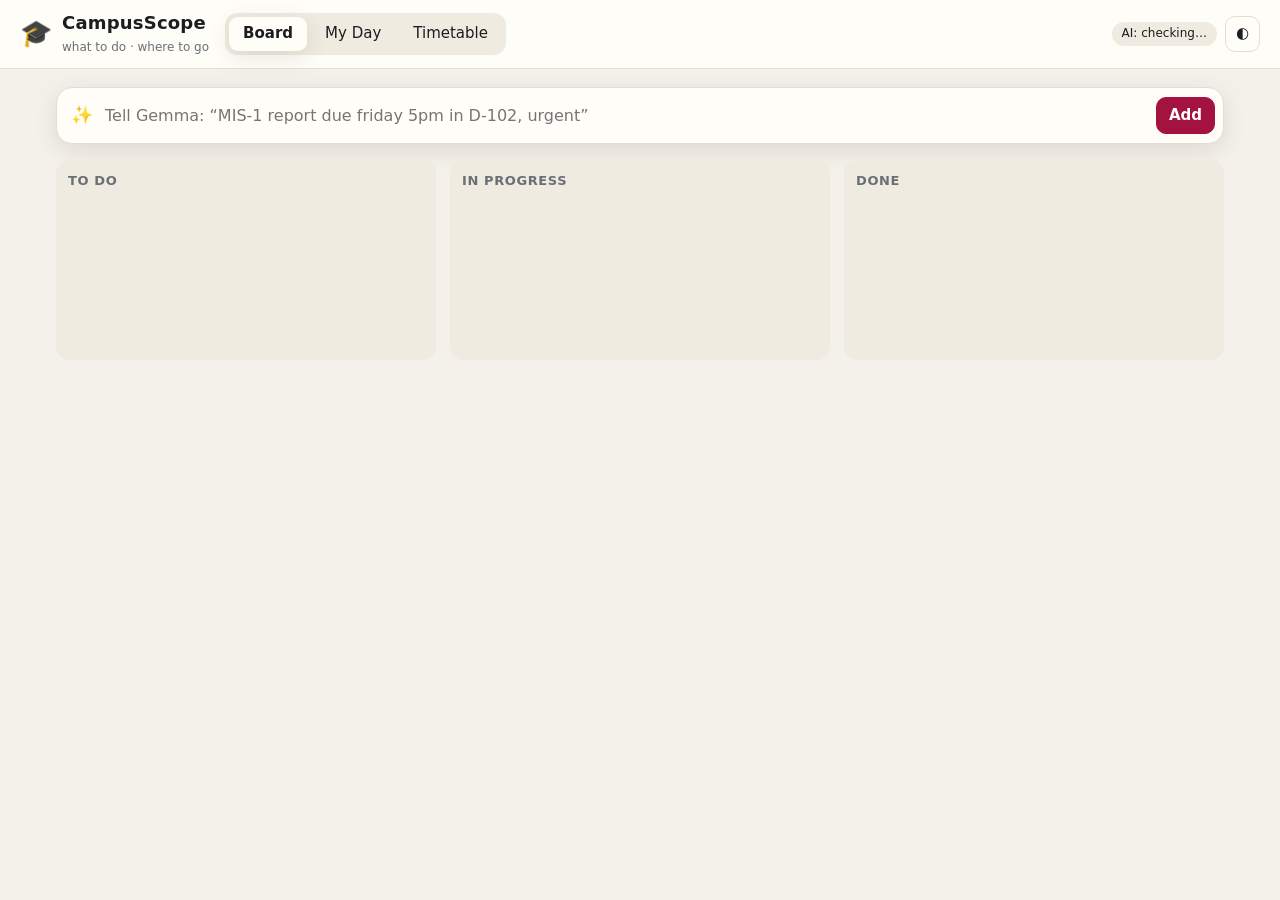
==== frontend/workspace-ui/index.html @ b4fa5a10 "feat(workspace-ui): page layout, theme and quick-add bar + API client and shared helpers Co-authored" ====
<!doctype html>
<html lang="en">
<head>
<meta charset="utf-8">
<meta name="viewport" content="width=device-width, initial-scale=1">
<title>CampusScope Workspace</title>
<meta name="description" content="CampusScope: assignments, timetable and campus navigation for Amrita Coimbatore, powered by Gemma 4.">
<link rel="icon" href="data:image/svg+xml,<svg xmlns='http://www.w3.org/2000/svg' viewBox='0 0 100 100'><text y='.9em' font-size='90'>🎓</text></svg>">
<link rel="stylesheet" href="css/app.css">
</head>
<body>
<header class="top">
  <div class="brand"><span class="logo">🎓</span><div><b>CampusScope</b><small>what to do · where to go</small></div></div>
  <nav class="tabs" role="tablist">
    <button data-tab="board" class="on">Board</button>
    <button data-tab="myday">My Day</button>
    <button data-tab="timetable">Timetable</button>
  </nav>
  <div class="right">
    <span id="ai-chip" class="chip" title="Which model is answering">AI: checking…</span>
    <button id="theme" class="icon" title="Toggle theme">◐</button>
  </div>
</header>

<section class="quick">
  <form id="quick-form">
    <span class="spark">✨</span>
    <input id="quick-input" autocomplete="off" placeholder="Tell Gemma: “MIS-1 report due friday 5pm in D-102, urgent”">
    <button class="primary" id="quick-btn">Add</button>
  </form>
  <div id="quick-result" class="quick-result" hidden></div>
</section>

<main>
  <section id="tab-board" class="tab on">
    <div class="board">
      <div class="col" data-status="todo"><h3>To do <span class="count"></span></h3><div class="list"></div></div>
      <div class="col" data-status="doing"><h3>In progress <span class="count"></span></h3><div class="list"></div></div>
      <div class="col" data-status="done"><h3>Done <span class="count"></span></h3><div class="list"></div></div>
    </div>
  </section>

  <section id="tab-myday" class="tab">
    <div class="grid2">
      <div>
        <div class="card">
          <div class="row between"><h3>📍 Next class</h3>
            <label class="small">from <select id="origin"></select></label></div>
          <div id="next-class"></div>
        </div>
        <div class="card"><h3>⏰ Overdue & due today</h3><div id="due-list"></div></div>
        <div class="card"><h3>📊 Progress</h3><div id="progress"></div></div>
      </div>
      <div>
        <div class="card plan">
          <div class="row between"><h3>🗓️ Today's plan</h3><button id="plan-btn" class="primary">✨ Plan my day</button></div>
          <p class="muted small">Gemma 4 fits your most urgent work into today's free gaps between classes. Free slots are computed from your timetable; Gemma only picks the order and the reason.</p>
          <div id="plan"></div>
        </div>
      </div>
    </div>
  </section>

  <section id="tab-timetable" class="tab">
    <div class="card">
      <div class="row between"><h3>🕐 Weekly timetable</h3>
        <div class="row"><button id="tt-add">+ Row</button><button id="tt-save" class="primary">Save</button></div></div>
      <p class="muted small">Room codes link to the Campus Navigator (room → building → walking route).</p>
      <table class="tt"><thead><tr><th>Day</th><th>Start</th><th>End</th><th>Course</th><th>Room</th><th></th></tr></thead><tbody id="tt-body"></tbody></table>
    </div>
  </section>
</main>

<div id="toast" class="toast" hidden></div>
<script type="module" src="js/app.js"></script>
</body>
</html>
---- frontend/workspace-ui/css/app.css ----
:root{
  --bg:#f4f1ea; --panel:#fffdf8; --ink:#1b1d1f; --muted:#6b6f75; --line:#e3ded2;
  --accent:#a4123f; --accent-ink:#fff; --chip:#f0ebe0; --ok:#1f7a5a; --bad:#b3261e; --warn:#9a6b00;
  --shadow:0 6px 24px rgba(30,20,10,.10); --r:14px;
}
@media (prefers-color-scheme:dark){:root:not([data-theme="light"]){
  --bg:#111214; --panel:#1a1c1f; --ink:#ecebe7; --muted:#9a9ea5; --line:#2c2f34;
  --accent:#e0476f; --chip:#24272b; --ok:#4cc38a; --bad:#f2766b; --warn:#e0b04c; --shadow:0 6px 24px rgba(0,0,0,.45);
}}
:root[data-theme="dark"]{
  --bg:#111214; --panel:#1a1c1f; --ink:#ecebe7; --muted:#9a9ea5; --line:#2c2f34;
  --accent:#e0476f; --chip:#24272b; --ok:#4cc38a; --bad:#f2766b; --warn:#e0b04c; --shadow:0 6px 24px rgba(0,0,0,.45);
}
*{box-sizing:border-box}
body{margin:0;background:var(--bg);color:var(--ink);font:15px/1.45 system-ui,-apple-system,"Segoe UI",Roboto,sans-serif}
button,input,select{font:inherit;color:inherit}
button{border:1px solid var(--line);background:var(--panel);border-radius:10px;padding:7px 12px;cursor:pointer}
button:hover{border-color:var(--accent)}
button.primary{background:var(--accent);color:var(--accent-ink);border-color:var(--accent);font-weight:600}
button.icon{padding:6px 10px}
button:disabled{opacity:.6;cursor:wait}
input,select{border:1px solid var(--line);background:var(--panel);border-radius:10px;padding:7px 10px;min-width:0}
h3{margin:0 0 10px;font-size:16px}
.muted{color:var(--muted)} .small{font-size:13px}
.row{display:flex;gap:8px;align-items:center;flex-wrap:wrap} .between{justify-content:space-between}

.top{position:sticky;top:0;z-index:10;display:flex;align-items:center;gap:16px;padding:10px 20px;background:var(--panel);border-bottom:1px solid var(--line);flex-wrap:wrap}
.brand{display:flex;gap:10px;align-items:center}
.brand .logo{font-size:26px}
.brand b{display:block;font-size:18px;letter-spacing:.2px}
.brand small{color:var(--muted);font-size:12px}
.tabs{display:flex;gap:4px;background:var(--chip);padding:4px;border-radius:12px}
.tabs button{border:0;background:transparent;padding:6px 14px;border-radius:9px}
.tabs button.on{background:var(--panel);box-shadow:var(--shadow);font-weight:600}
.right{margin-left:auto;display:flex;gap:8px;align-items:center}
.chip{display:inline-flex;align-items:center;gap:4px;background:var(--chip);border-radius:99px;padding:3px 10px;font-size:12px;white-space:nowrap}
.chip.ok{color:var(--ok)} .chip.off{color:var(--warn)}

.quick{max-width:1200px;margin:18px auto 0;padding:0 16px}
#quick-form{display:flex;gap:8px;align-items:center;background:var(--panel);border:1px solid var(--line);border-radius:16px;padding:8px 8px 8px 14px;box-shadow:var(--shadow)}
#quick-form input{flex:1;border:0;background:transparent;font-size:16px;padding:8px 4px;outline:none}
.spark{font-size:18px}
.quick-result{margin-top:8px;font-size:13px;color:var(--muted);padding:0 6px}
.quick-result b{color:var(--ink)}

main{max-width:1200px;margin:16px auto 40px;padding:0 16px}
.tab{display:none} .tab.on{display:block}
.board{display:grid;grid-template-columns:repeat(3,1fr);gap:14px}
.col{background:var(--chip);border-radius:var(--r);padding:12px;min-height:200px}
.col h3{display:flex;justify-content:space-between;color:var(--muted);font-size:13px;text-transform:uppercase;letter-spacing:.6px}
.col.drop{outline:2px dashed var(--accent)}
.list{display:flex;flex-direction:column;gap:10px}

.task{background:var(--panel);border:1px solid var(--line);border-left:4px solid var(--line);border-radius:12px;padding:12px;box-shadow:var(--shadow);cursor:grab}
.task.p-high{border-left-color:var(--accent)} .task.p-medium{border-left-color:var(--warn)} .task.p-low{border-left-color:var(--ok)}
.task .t{font-weight:600;margin-bottom:6px}
.task .meta{display:flex;gap:6px;flex-wrap:wrap;font-size:12px}
.due.over{color:var(--bad);font-weight:600} .due.soon{color:var(--warn);font-weight:600}
.bar{height:6px;background:var(--chip);border-radius:99px;overflow:hidden;margin:10px 0 4px}
.bar i{display:block;height:100%;background:var(--accent);border-radius:99px;transition:width .3s}
.task .acts{display:flex;gap:6px;flex-wrap:wrap;margin-top:8px}
.task .acts button{font-size:12px;padding:4px 9px}
.subs{margin:8px 0 0;padding:0;list-style:none;font-size:13px}
.subs li{display:flex;gap:8px;align-items:flex-start;padding:3px 0}
.subs li.done span{text-decoration:line-through;color:var(--muted)}
.tag-ai{font-size:11px;color:var(--muted);margin-top:4px}

.grid2{display:grid;grid-template-columns:1fr 1fr;gap:14px}
.card{background:var(--panel);border:1px solid var(--line);border-radius:var(--r);padding:16px;box-shadow:var(--shadow);margin-bottom:14px}
.duerow{display:flex;justify-content:space-between;gap:8px;padding:7px 0;border-bottom:1px solid var(--line);font-size:14px}
.duerow:last-child{border:0}
.prog{margin:8px 0}
.prog .row{justify-content:space-between;font-size:13px}
.plan-item{display:grid;grid-template-columns:96px 1fr;gap:10px;padding:10px 0;border-bottom:1px solid var(--line)}
.plan-item:last-child{border:0}
.plan-item .when{font-weight:700;color:var(--accent);font-variant-numeric:tabular-nums}
.plan-tip{margin-top:10px;padding:10px;border-radius:10px;background:var(--chip);font-size:14px}
.slots{display:flex;gap:6px;flex-wrap:wrap;margin:6px 0 10px}

table.tt{width:100%;border-collapse:collapse}
.tt th{text-align:left;font-size:12px;color:var(--muted);padding:6px}
.tt td{padding:4px}
.tt input,.tt select{width:100%}

.toast{position:fixed;bottom:22px;left:50%;transform:translateX(-50%);background:var(--ink);color:var(--bg);padding:10px 16px;border-radius:12px;box-shadow:var(--shadow);z-index:100000;max-width:90vw}
.empty{color:var(--muted);font-size:13px;padding:8px 0}

@media (max-width:860px){
  .board,.grid2{grid-template-columns:1fr}
  .right{margin-left:0}
  .top{padding:10px 16px}
}
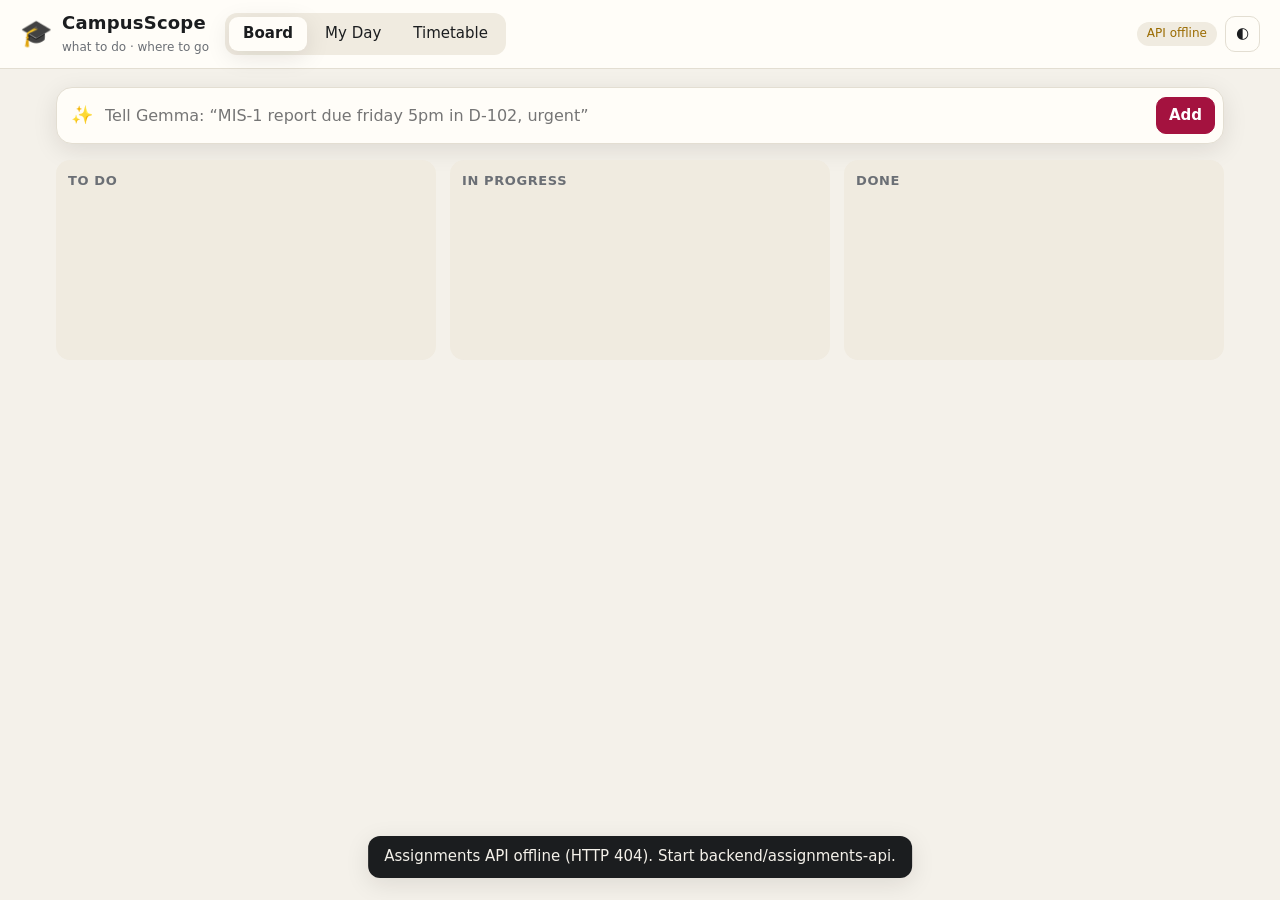
==== commit 33e6a8b7: "fix(workspace-ui): let the timetable table scroll on narrow screens; folder README - index.html: wra" ====
--- a/frontend/workspace-ui/index.html
+++ b/frontend/workspace-ui/index.html
@@ -66,7 +66,9 @@
       <div class="row between"><h3>🕐 Weekly timetable</h3>
         <div class="row"><button id="tt-add">+ Row</button><button id="tt-save" class="primary">Save</button></div></div>
       <p class="muted small">Room codes link to the Campus Navigator (room → building → walking route).</p>
+      <div class="tt-wrap">
       <table class="tt"><thead><tr><th>Day</th><th>Start</th><th>End</th><th>Course</th><th>Room</th><th></th></tr></thead><tbody id="tt-body"></tbody></table>
+      </div>
     </div>
   </section>
 </main>
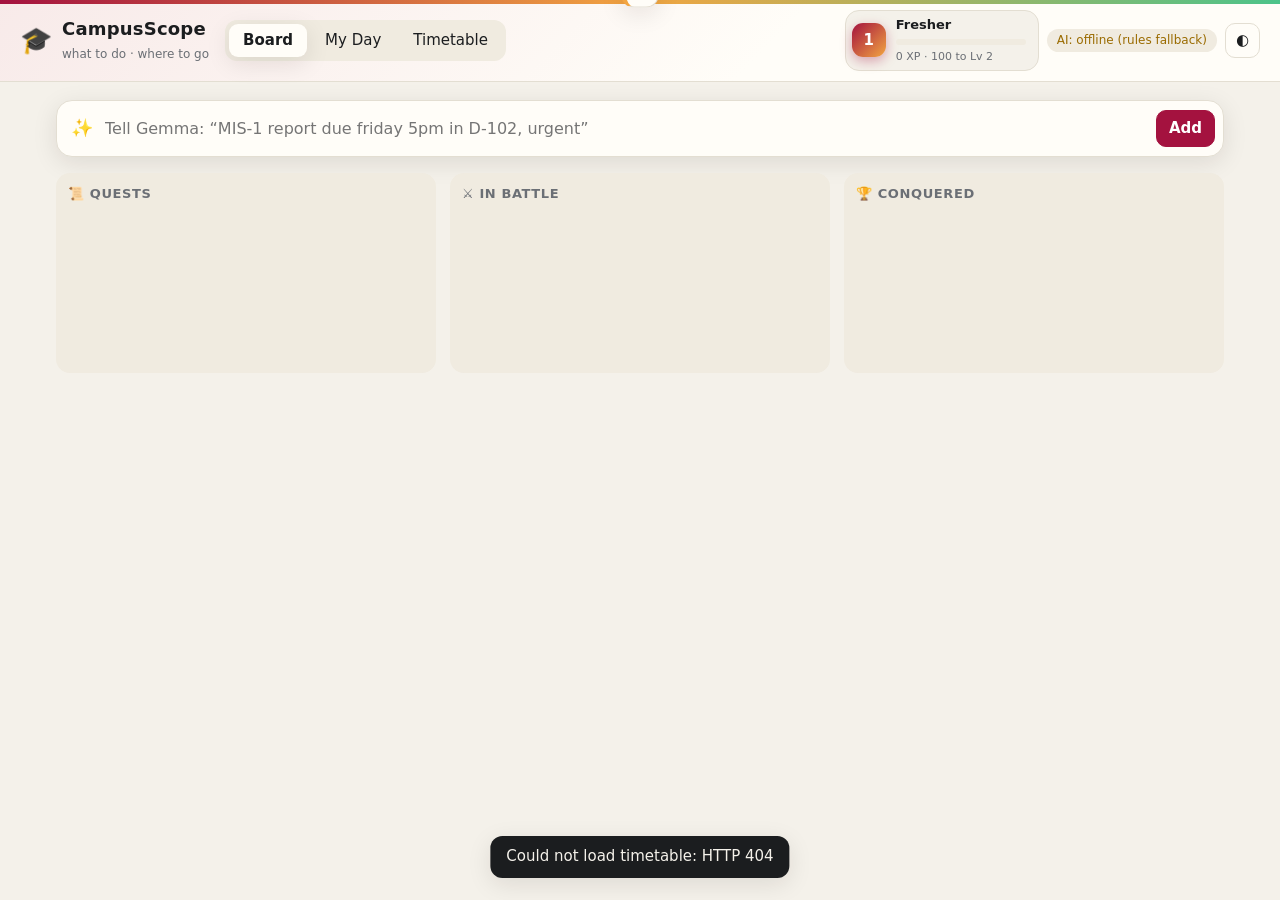
==== commit 34138a5f: "feat(workspace-ui): load the arcade FX layer" ====
--- a/frontend/workspace-ui/index.html
+++ b/frontend/workspace-ui/index.html
@@ -7,6 +7,8 @@
 <meta name="description" content="CampusScope: assignments, timetable and campus navigation for Amrita Coimbatore, powered by Gemma 4.">
 <link rel="icon" href="data:image/svg+xml,<svg xmlns='http://www.w3.org/2000/svg' viewBox='0 0 100 100'><text y='.9em' font-size='90'>🎓</text></svg>">
 <link rel="stylesheet" href="css/app.css">
+<link rel="stylesheet" href="css/game.css">
+<link rel="stylesheet" href="css/fx.css">
 </head>
 <body>
 <header class="top">
@@ -66,14 +68,14 @@
       <div class="row between"><h3>🕐 Weekly timetable</h3>
         <div class="row"><button id="tt-add">+ Row</button><button id="tt-save" class="primary">Save</button></div></div>
       <p class="muted small">Room codes link to the Campus Navigator (room → building → walking route).</p>
-      <div class="tt-wrap">
       <table class="tt"><thead><tr><th>Day</th><th>Start</th><th>End</th><th>Course</th><th>Room</th><th></th></tr></thead><tbody id="tt-body"></tbody></table>
-      </div>
     </div>
   </section>
 </main>
 
 <div id="toast" class="toast" hidden></div>
 <script type="module" src="js/app.js"></script>
+<script type="module" src="js/game.js"></script>
+<script type="module" src="js/fx.js"></script>
 </body>
 </html>
--- a/frontend/workspace-ui/css/app.css
+++ b/frontend/workspace-ui/css/app.css
@@ -75,9 +75,18 @@
 .plan-item:last-child{border:0}
 .plan-item .when{font-weight:700;color:var(--accent);font-variant-numeric:tabular-nums}
 .plan-tip{margin-top:10px;padding:10px;border-radius:10px;background:var(--chip);font-size:14px}
+.nc-course{font-size:20px;font-weight:700;line-height:1.2}
+.nc .chip{font-size:13px}
 .slots{display:flex;gap:6px;flex-wrap:wrap;margin:6px 0 10px}
 
-table.tt{width:100%;border-collapse:collapse}
+/* Phone fix: the table keeps its width and the wrapper scrolls sideways instead of squashing the inputs. */
+.tt-wrap{overflow-x:auto;-webkit-overflow-scrolling:touch;margin:0 -4px;padding:0 4px}
+table.tt{width:100%;min-width:620px;border-collapse:collapse}
+.tt-room-cell{flex-wrap:nowrap}
+.tt-room-cell input{flex:1}
+.tt input[type="time"]{min-width:110px}
+.tt-empty td{text-align:center}
+.bad{outline:2px solid var(--bad);outline-offset:1px}
 .tt th{text-align:left;font-size:12px;color:var(--muted);padding:6px}
 .tt td{padding:4px}
 .tt input,.tt select{width:100%}
--- a/frontend/workspace-ui/css/game.css
+++ b/frontend/workspace-ui/css/game.css
@@ -0,0 +1,75 @@
+/* Study Quest - gamification layer for the CampusScope workspace */
+.top{background:linear-gradient(135deg,color-mix(in srgb,var(--accent) 8%,var(--panel)) 0%,var(--panel) 60%)}
+.top:before{content:"";position:absolute;left:0;right:0;top:0;height:4px;background:linear-gradient(90deg,var(--accent),#f2a541,#4cc38a)}
+.top{position:sticky}
+
+/* player card in the header */
+.player{display:flex;align-items:center;gap:10px;padding:5px 12px 5px 6px;border-radius:14px;background:var(--bg);border:1px solid var(--line);cursor:pointer;transition:border-color .2s,transform .2s}
+.player:hover{border-color:var(--accent);transform:translateY(-1px)}
+.player .lvl{width:34px;height:34px;border-radius:11px;display:grid;place-items:center;font:700 15px system-ui;color:#fff;background:linear-gradient(135deg,var(--accent),#f2a541);box-shadow:0 4px 12px color-mix(in srgb,var(--accent) 35%,transparent)}
+.player .info{min-width:130px}
+.player .t{font-weight:700;font-size:13px;display:flex;gap:8px;align-items:center}
+.player .streak{font-size:12px;color:#e8590c;font-weight:700}
+.player .bar{height:6px;border-radius:99px;background:var(--chip);overflow:hidden;margin-top:4px}
+.player .bar i{display:block;height:100%;background:linear-gradient(90deg,var(--accent),#f2a541);border-radius:99px;transition:width .6s cubic-bezier(.2,.9,.3,1.2)}
+.player .xp{font-size:11px;color:var(--muted)}
+
+/* quest cards */
+.col h3 .qname{font-weight:700}
+.task{position:relative}
+.task .reward{position:absolute;top:10px;right:10px;font:700 11px system-ui;color:#b7791f;background:color-mix(in srgb,#f2a541 18%,transparent);border-radius:99px;padding:2px 8px}
+.task .t{padding-right:64px}
+.task.boss{box-shadow:0 0 0 2px color-mix(in srgb,var(--bad) 55%,transparent),var(--shadow)}
+.task .bosstag{display:inline-block;font:700 11px system-ui;color:#fff;background:var(--bad);border-radius:99px;padding:2px 8px;margin-bottom:6px;animation:pulse 1.6s ease-in-out infinite}
+.task.won{border-left-color:#4cc38a!important}
+.task.won .bar i{background:linear-gradient(90deg,#4cc38a,#9be15d)}
+.task .hp{font-size:11px;color:var(--muted)}
+
+/* daily quests + attendance */
+.quests .q{display:flex;align-items:center;gap:10px;padding:8px 0;border-bottom:1px solid var(--line)}
+.quests .q:last-child{border:0}
+.quests .q .ic{font-size:22px;width:30px;text-align:center}
+.quests .q .tx{flex:1}
+.quests .q small{color:var(--muted)}
+.quests .q .ok{font-weight:700;color:var(--ok)}
+.quests .q.done .tx{opacity:.6;text-decoration:line-through}
+.qhead{display:flex;justify-content:space-between;align-items:center}
+.ring{width:44px;height:44px;border-radius:50%;display:grid;place-items:center;font:700 12px system-ui;background:conic-gradient(var(--accent) calc(var(--p)*1%),var(--chip) 0)}
+.ring span{width:34px;height:34px;border-radius:50%;background:var(--panel);display:grid;place-items:center}
+.att .cls{display:flex;align-items:center;gap:10px;padding:8px 0;border-bottom:1px solid var(--line)}
+.att .cls:last-child{border:0}
+.att .cls .when{font-weight:700;color:var(--accent);min-width:96px;font-variant-numeric:tabular-nums}
+.att .cls .nm{flex:1}
+.att .cls button.here{background:var(--ok);color:#fff;border-color:var(--ok);font-weight:600}
+.att .cls .done{color:var(--ok);font-weight:700}
+.att .rate{font-size:13px;color:var(--muted);margin-top:6px}
+.tt tr.today td{background:color-mix(in srgb,var(--accent) 7%,transparent)}
+
+/* toast, xp float, confetti, modal */
+.gtoast{position:fixed;left:50%;top:18px;transform:translate(-50%,-140%);z-index:100001;background:var(--panel);color:var(--ink);border:1px solid var(--line);border-left:5px solid #f2a541;border-radius:14px;padding:12px 16px;box-shadow:var(--shadow);display:flex;gap:12px;align-items:center;transition:transform .45s cubic-bezier(.2,.9,.3,1.3);max-width:92vw}
+.gtoast.show{transform:translate(-50%,0)}
+.gtoast .ic{font-size:30px;animation:gpop .6s ease}
+.gtoast b{display:block}
+.gtoast span{font-size:13px;color:var(--muted)}
+.gxp{position:fixed;z-index:100001;pointer-events:none;font:800 17px system-ui;color:#f2a541;text-shadow:0 1px 2px rgba(0,0,0,.25);animation:gfloat 1.2s ease forwards}
+.gconf{position:fixed;z-index:100000;pointer-events:none;font-size:18px;animation:gfall 1.5s ease-in forwards}
+.gmodal{position:fixed;inset:0;z-index:100002;background:rgba(0,0,0,.45);display:none;align-items:center;justify-content:center;padding:16px}
+.gmodal.on{display:flex}
+.gmodal .box{width:min(560px,100%);max-height:86vh;overflow:auto;background:var(--panel);color:var(--ink);border-radius:18px;padding:20px;box-shadow:var(--shadow)}
+.gmodal h2{margin:0 0 4px}
+.gmodal .grid{display:grid;grid-template-columns:repeat(2,1fr);gap:10px;margin-top:14px}
+.gmodal .bd{border:1px solid var(--line);border-radius:14px;padding:12px;display:flex;gap:10px;align-items:center;background:var(--bg)}
+.gmodal .bd .e{font-size:28px}
+.gmodal .bd.off{opacity:.45}.gmodal .bd.off .e{filter:grayscale(1)}
+.gmodal .bd b{display:block;font-size:14px}.gmodal .bd small{color:var(--muted);font-size:12px}
+.gmodal .x{float:right;border-radius:99px;width:32px;height:32px;padding:0}
+.gmodal .stats{display:flex;gap:16px;flex-wrap:wrap;margin-top:8px;font-size:13px;color:var(--muted)}
+.gmodal .stats b{color:var(--ink)}
+.gmodal .reset{margin-top:14px;border:0;background:transparent;color:var(--muted);font-size:12px;text-decoration:underline}
+
+@keyframes gpop{0%{transform:scale(.3)}60%{transform:scale(1.25)}100%{transform:scale(1)}}
+@keyframes gfloat{0%{opacity:0;transform:translateY(0)}15%{opacity:1}100%{opacity:0;transform:translateY(-60px)}}
+@keyframes gfall{0%{opacity:1;transform:translate(0,0) rotate(0)}100%{opacity:0;transform:translate(var(--dx),260px) rotate(var(--rot))}}
+@keyframes pulse{0%,100%{opacity:1}50%{opacity:.65}}
+@media (prefers-reduced-motion:reduce){.gconf,.gxp{display:none}*{animation:none!important}}
+@media (max-width:860px){.player .info{min-width:0}.player .xp{display:none}}
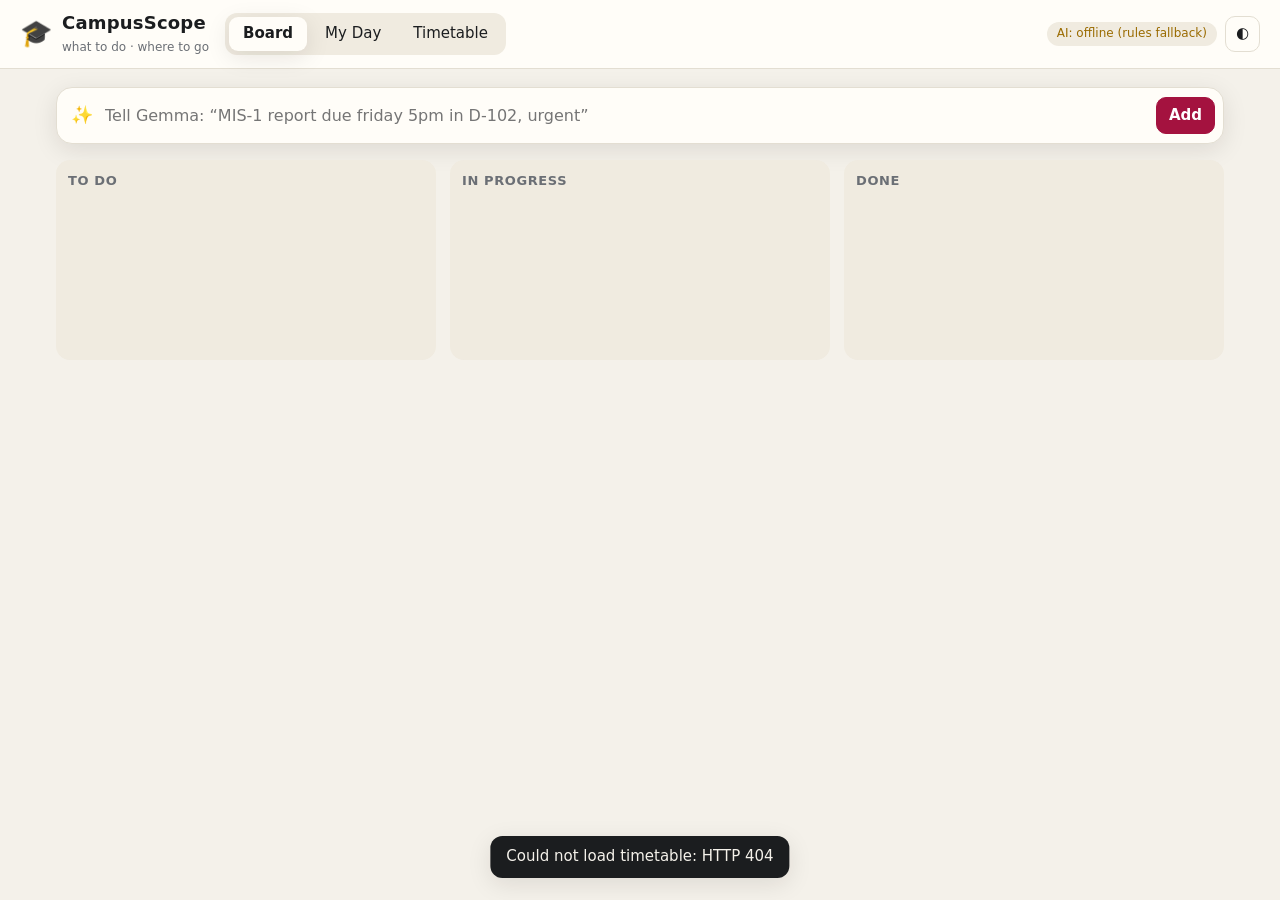
==== commit f85da4fa: "Merge pull request #5 from ashflamer/arena/a96d7fd7-campus-copilot Arena/a96d7fd7 campus copilot" ====
--- a/frontend/workspace-ui/index.html
+++ b/frontend/workspace-ui/index.html
@@ -7,8 +7,6 @@
 <meta name="description" content="CampusScope: assignments, timetable and campus navigation for Amrita Coimbatore, powered by Gemma 4.">
 <link rel="icon" href="data:image/svg+xml,<svg xmlns='http://www.w3.org/2000/svg' viewBox='0 0 100 100'><text y='.9em' font-size='90'>🎓</text></svg>">
 <link rel="stylesheet" href="css/app.css">
-<link rel="stylesheet" href="css/game.css">
-<link rel="stylesheet" href="css/fx.css">
 </head>
 <body>
 <header class="top">
@@ -68,14 +66,14 @@
       <div class="row between"><h3>🕐 Weekly timetable</h3>
         <div class="row"><button id="tt-add">+ Row</button><button id="tt-save" class="primary">Save</button></div></div>
       <p class="muted small">Room codes link to the Campus Navigator (room → building → walking route).</p>
+      <div class="tt-wrap">
       <table class="tt"><thead><tr><th>Day</th><th>Start</th><th>End</th><th>Course</th><th>Room</th><th></th></tr></thead><tbody id="tt-body"></tbody></table>
+      </div>
     </div>
   </section>
 </main>
 
 <div id="toast" class="toast" hidden></div>
 <script type="module" src="js/app.js"></script>
-<script type="module" src="js/game.js"></script>
-<script type="module" src="js/fx.js"></script>
 </body>
 </html>
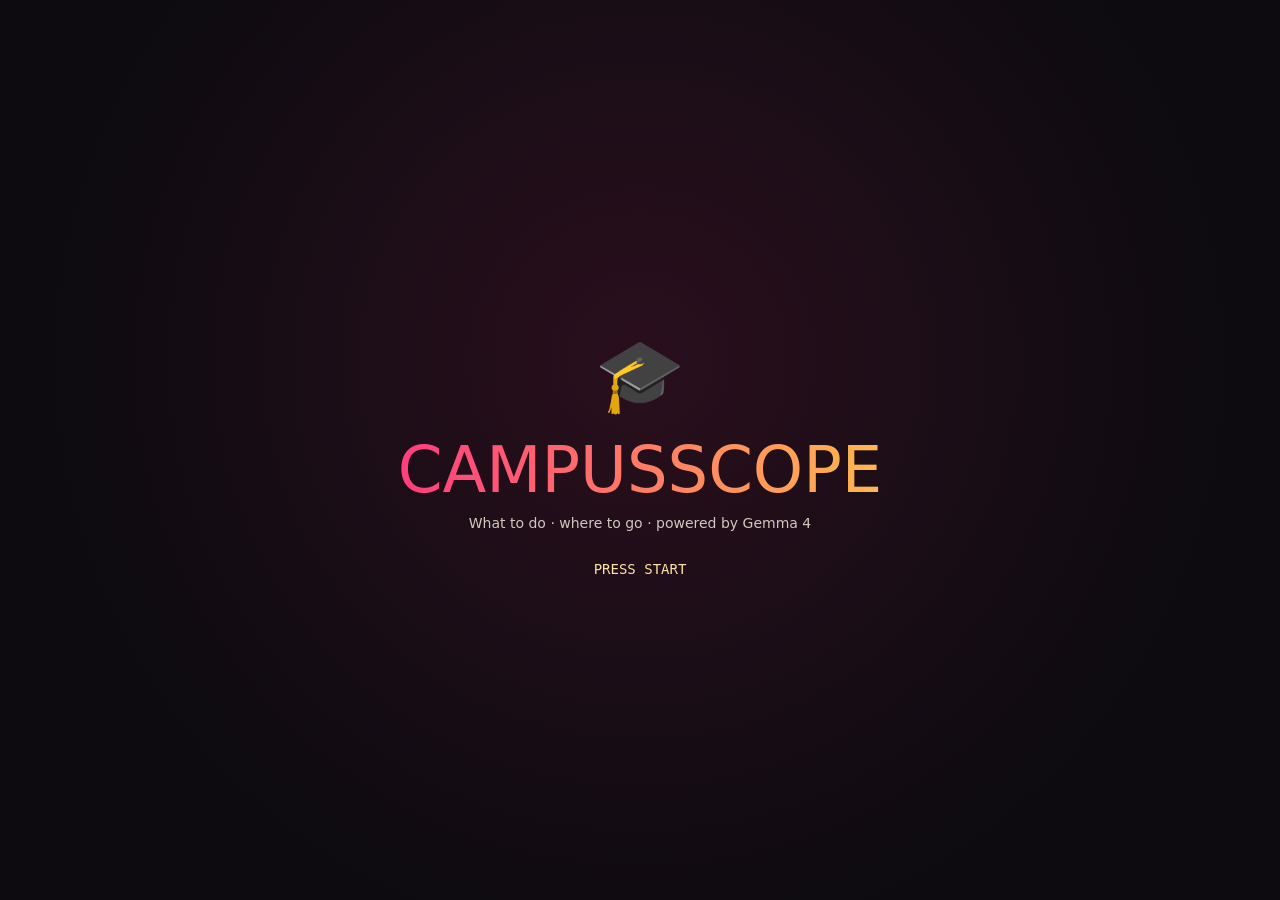
==== commit ba6b3b15: "merge main into navigator branch: keep Dimple's My Day + timetable, add board, widget and hosted-pre" ====
--- a/frontend/workspace-ui/index.html
+++ b/frontend/workspace-ui/index.html
@@ -7,6 +7,8 @@
 <meta name="description" content="CampusScope: assignments, timetable and campus navigation for Amrita Coimbatore, powered by Gemma 4.">
 <link rel="icon" href="data:image/svg+xml,<svg xmlns='http://www.w3.org/2000/svg' viewBox='0 0 100 100'><text y='.9em' font-size='90'>🎓</text></svg>">
 <link rel="stylesheet" href="css/app.css">
+<link rel="stylesheet" href="css/game.css">
+<link rel="stylesheet" href="css/fx.css">
 </head>
 <body>
 <header class="top">
@@ -75,5 +77,7 @@
 
 <div id="toast" class="toast" hidden></div>
 <script type="module" src="js/app.js"></script>
+<script type="module" src="js/game.js"></script>
+<script type="module" src="js/fx.js"></script>
 </body>
 </html>
--- a/frontend/workspace-ui/css/game.css
+++ b/frontend/workspace-ui/css/game.css
@@ -0,0 +1,75 @@
+/* Study Quest - gamification layer for the CampusScope workspace */
+.top{background:linear-gradient(135deg,color-mix(in srgb,var(--accent) 8%,var(--panel)) 0%,var(--panel) 60%)}
+.top:before{content:"";position:absolute;left:0;right:0;top:0;height:4px;background:linear-gradient(90deg,var(--accent),#f2a541,#4cc38a)}
+.top{position:sticky}
+
+/* player card in the header */
+.player{display:flex;align-items:center;gap:10px;padding:5px 12px 5px 6px;border-radius:14px;background:var(--bg);border:1px solid var(--line);cursor:pointer;transition:border-color .2s,transform .2s}
+.player:hover{border-color:var(--accent);transform:translateY(-1px)}
+.player .lvl{width:34px;height:34px;border-radius:11px;display:grid;place-items:center;font:700 15px system-ui;color:#fff;background:linear-gradient(135deg,var(--accent),#f2a541);box-shadow:0 4px 12px color-mix(in srgb,var(--accent) 35%,transparent)}
+.player .info{min-width:130px}
+.player .t{font-weight:700;font-size:13px;display:flex;gap:8px;align-items:center}
+.player .streak{font-size:12px;color:#e8590c;font-weight:700}
+.player .bar{height:6px;border-radius:99px;background:var(--chip);overflow:hidden;margin-top:4px}
+.player .bar i{display:block;height:100%;background:linear-gradient(90deg,var(--accent),#f2a541);border-radius:99px;transition:width .6s cubic-bezier(.2,.9,.3,1.2)}
+.player .xp{font-size:11px;color:var(--muted)}
+
+/* quest cards */
+.col h3 .qname{font-weight:700}
+.task{position:relative}
+.task .reward{position:absolute;top:10px;right:10px;font:700 11px system-ui;color:#b7791f;background:color-mix(in srgb,#f2a541 18%,transparent);border-radius:99px;padding:2px 8px}
+.task .t{padding-right:64px}
+.task.boss{box-shadow:0 0 0 2px color-mix(in srgb,var(--bad) 55%,transparent),var(--shadow)}
+.task .bosstag{display:inline-block;font:700 11px system-ui;color:#fff;background:var(--bad);border-radius:99px;padding:2px 8px;margin-bottom:6px;animation:pulse 1.6s ease-in-out infinite}
+.task.won{border-left-color:#4cc38a!important}
+.task.won .bar i{background:linear-gradient(90deg,#4cc38a,#9be15d)}
+.task .hp{font-size:11px;color:var(--muted)}
+
+/* daily quests + attendance */
+.quests .q{display:flex;align-items:center;gap:10px;padding:8px 0;border-bottom:1px solid var(--line)}
+.quests .q:last-child{border:0}
+.quests .q .ic{font-size:22px;width:30px;text-align:center}
+.quests .q .tx{flex:1}
+.quests .q small{color:var(--muted)}
+.quests .q .ok{font-weight:700;color:var(--ok)}
+.quests .q.done .tx{opacity:.6;text-decoration:line-through}
+.qhead{display:flex;justify-content:space-between;align-items:center}
+.ring{width:44px;height:44px;border-radius:50%;display:grid;place-items:center;font:700 12px system-ui;background:conic-gradient(var(--accent) calc(var(--p)*1%),var(--chip) 0)}
+.ring span{width:34px;height:34px;border-radius:50%;background:var(--panel);display:grid;place-items:center}
+.att .cls{display:flex;align-items:center;gap:10px;padding:8px 0;border-bottom:1px solid var(--line)}
+.att .cls:last-child{border:0}
+.att .cls .when{font-weight:700;color:var(--accent);min-width:96px;font-variant-numeric:tabular-nums}
+.att .cls .nm{flex:1}
+.att .cls button.here{background:var(--ok);color:#fff;border-color:var(--ok);font-weight:600}
+.att .cls .done{color:var(--ok);font-weight:700}
+.att .rate{font-size:13px;color:var(--muted);margin-top:6px}
+.tt tr.today td{background:color-mix(in srgb,var(--accent) 7%,transparent)}
+
+/* toast, xp float, confetti, modal */
+.gtoast{position:fixed;left:50%;top:18px;transform:translate(-50%,-140%);z-index:100001;background:var(--panel);color:var(--ink);border:1px solid var(--line);border-left:5px solid #f2a541;border-radius:14px;padding:12px 16px;box-shadow:var(--shadow);display:flex;gap:12px;align-items:center;transition:transform .45s cubic-bezier(.2,.9,.3,1.3);max-width:92vw}
+.gtoast.show{transform:translate(-50%,0)}
+.gtoast .ic{font-size:30px;animation:gpop .6s ease}
+.gtoast b{display:block}
+.gtoast span{font-size:13px;color:var(--muted)}
+.gxp{position:fixed;z-index:100001;pointer-events:none;font:800 17px system-ui;color:#f2a541;text-shadow:0 1px 2px rgba(0,0,0,.25);animation:gfloat 1.2s ease forwards}
+.gconf{position:fixed;z-index:100000;pointer-events:none;font-size:18px;animation:gfall 1.5s ease-in forwards}
+.gmodal{position:fixed;inset:0;z-index:100002;background:rgba(0,0,0,.45);display:none;align-items:center;justify-content:center;padding:16px}
+.gmodal.on{display:flex}
+.gmodal .box{width:min(560px,100%);max-height:86vh;overflow:auto;background:var(--panel);color:var(--ink);border-radius:18px;padding:20px;box-shadow:var(--shadow)}
+.gmodal h2{margin:0 0 4px}
+.gmodal .grid{display:grid;grid-template-columns:repeat(2,1fr);gap:10px;margin-top:14px}
+.gmodal .bd{border:1px solid var(--line);border-radius:14px;padding:12px;display:flex;gap:10px;align-items:center;background:var(--bg)}
+.gmodal .bd .e{font-size:28px}
+.gmodal .bd.off{opacity:.45}.gmodal .bd.off .e{filter:grayscale(1)}
+.gmodal .bd b{display:block;font-size:14px}.gmodal .bd small{color:var(--muted);font-size:12px}
+.gmodal .x{float:right;border-radius:99px;width:32px;height:32px;padding:0}
+.gmodal .stats{display:flex;gap:16px;flex-wrap:wrap;margin-top:8px;font-size:13px;color:var(--muted)}
+.gmodal .stats b{color:var(--ink)}
+.gmodal .reset{margin-top:14px;border:0;background:transparent;color:var(--muted);font-size:12px;text-decoration:underline}
+
+@keyframes gpop{0%{transform:scale(.3)}60%{transform:scale(1.25)}100%{transform:scale(1)}}
+@keyframes gfloat{0%{opacity:0;transform:translateY(0)}15%{opacity:1}100%{opacity:0;transform:translateY(-60px)}}
+@keyframes gfall{0%{opacity:1;transform:translate(0,0) rotate(0)}100%{opacity:0;transform:translate(var(--dx),260px) rotate(var(--rot))}}
+@keyframes pulse{0%,100%{opacity:1}50%{opacity:.65}}
+@media (prefers-reduced-motion:reduce){.gconf,.gxp{display:none}*{animation:none!important}}
+@media (max-width:860px){.player .info{min-width:0}.player .xp{display:none}}
--- a/frontend/workspace-ui/css/fx.css
+++ b/frontend/workspace-ui/css/fx.css
@@ -0,0 +1,96 @@
+/* Arcade FX layer - animations, transitions and game-feel for the workspace */
+@import url("https://fonts.googleapis.com/css2?family=Bungee&family=Press+Start+2P&display=swap");
+
+:root{--neon:#ff3d7f;--neon2:#ffb84d;--neon3:#3dffb5;--glow:0 0 0 1px color-mix(in srgb,var(--neon) 40%,transparent),0 8px 28px color-mix(in srgb,var(--neon) 28%,transparent)}
+
+/* animated aurora background + star field */
+body{background:radial-gradient(1200px 600px at 10% -10%,color-mix(in srgb,var(--accent) 16%,transparent),transparent 60%),
+  radial-gradient(900px 500px at 110% 10%,color-mix(in srgb,#f2a541 14%,transparent),transparent 60%),
+  radial-gradient(800px 600px at 50% 120%,color-mix(in srgb,#4cc38a 12%,transparent),transparent 60%),var(--bg);
+  background-attachment:fixed;animation:aurora 18s ease-in-out infinite alternate}
+@keyframes aurora{0%{background-position:0 0,0 0,0 0}100%{background-position:60px 40px,-80px 30px,40px -60px}}
+#fx-stars{position:fixed;inset:0;z-index:0;pointer-events:none;opacity:.55}
+.top,main,.quick{position:relative;z-index:1}
+
+/* brand + headings: arcade type */
+.brand b{font-family:Bungee,system-ui,sans-serif;letter-spacing:1px;background:linear-gradient(90deg,var(--accent),#f2a541,#4cc38a,var(--accent));background-size:300% 100%;-webkit-background-clip:text;background-clip:text;color:transparent;animation:shine 6s linear infinite}
+.brand .logo{display:inline-block;animation:bob 2.6s ease-in-out infinite}
+@keyframes shine{to{background-position:300% 0}}
+@keyframes bob{0%,100%{transform:translateY(0) rotate(-4deg)}50%{transform:translateY(-4px) rotate(4deg)}}
+.col h3{font-family:Bungee,system-ui,sans-serif;letter-spacing:1px}
+.card h3{font-family:Bungee,system-ui,sans-serif;font-weight:400;letter-spacing:.5px}
+
+/* tabs: sliding pill */
+.tabs{position:relative}
+.tabs button{position:relative;z-index:1;transition:color .25s}
+.tabs button.on{background:transparent;box-shadow:none;color:#fff}
+.tabs .pill{position:absolute;z-index:0;top:4px;bottom:4px;border-radius:9px;background:linear-gradient(135deg,var(--accent),#f2a541);box-shadow:0 4px 14px color-mix(in srgb,var(--accent) 40%,transparent);transition:left .35s cubic-bezier(.3,1.4,.5,1),width .35s cubic-bezier(.3,1.4,.5,1)}
+
+/* tab content transition */
+.tab.on{animation:tabIn .45s cubic-bezier(.2,.9,.3,1.1)}
+@keyframes tabIn{from{opacity:0;transform:translateY(14px) scale(.985);filter:blur(3px)}to{opacity:1;transform:none;filter:none}}
+
+/* quick-add: glowing input */
+#quick-form{transition:box-shadow .3s,transform .3s}
+#quick-form:focus-within{box-shadow:var(--glow);transform:translateY(-2px)}
+.spark{display:inline-block;animation:spin 4s linear infinite}
+@keyframes spin{to{transform:rotate(360deg)}}
+
+/* cards: staggered entrance, 3D tilt, glow */
+.task{animation:dealIn .5s cubic-bezier(.2,.9,.3,1.2) both;transform-style:preserve-3d;transition:transform .18s ease,box-shadow .25s ease}
+.task:hover{box-shadow:var(--glow)}
+@keyframes dealIn{from{opacity:0;transform:translateY(24px) rotateX(18deg) scale(.95)}to{opacity:1;transform:none}}
+.card{animation:dealIn .5s cubic-bezier(.2,.9,.3,1.2) both}
+.task .bar i,.player .bar i{background-size:200% 100%!important;background-image:linear-gradient(90deg,var(--accent),#f2a541,var(--accent))!important;animation:shimmer 2.2s linear infinite}
+@keyframes shimmer{to{background-position:-200% 0}}
+.task.won{animation:dealIn .5s both,wonGlow 2.4s ease-in-out infinite}
+@keyframes wonGlow{0%,100%{box-shadow:0 0 0 1px color-mix(in srgb,#4cc38a 40%,transparent),var(--shadow)}50%{box-shadow:0 0 0 2px #4cc38a,0 0 26px color-mix(in srgb,#4cc38a 45%,transparent)}}
+.task.boss{animation:dealIn .5s both,bossShake 3.2s ease-in-out infinite}
+@keyframes bossShake{0%,92%,100%{transform:none}94%{transform:translateX(-3px) rotate(-.6deg)}96%{transform:translateX(3px) rotate(.6deg)}98%{transform:translateX(-2px)}}
+.task .reward{animation:coin 2.4s ease-in-out infinite}
+@keyframes coin{0%,100%{transform:translateY(0)}50%{transform:translateY(-3px)}}
+.task.zap{animation:zap .6s ease}
+@keyframes zap{0%{transform:scale(1)}30%{transform:scale(1.04) rotate(-1deg);box-shadow:0 0 0 3px #f2a541,0 0 40px #f2a541}100%{transform:scale(1)}}
+
+/* buttons: press + ripple */
+button{position:relative;overflow:hidden;transition:transform .12s ease,box-shadow .2s,border-color .2s}
+button:active{transform:scale(.94)}
+button.primary:hover{box-shadow:0 6px 20px color-mix(in srgb,var(--accent) 45%,transparent)}
+.ripple{position:absolute;border-radius:50%;pointer-events:none;background:rgba(255,255,255,.55);transform:scale(0);animation:ripple .6s ease-out forwards}
+@keyframes ripple{to{transform:scale(4);opacity:0}}
+
+/* player card: level glow */
+.player .lvl{animation:lvlGlow 2.4s ease-in-out infinite}
+@keyframes lvlGlow{0%,100%{box-shadow:0 4px 12px color-mix(in srgb,var(--accent) 35%,transparent)}50%{box-shadow:0 0 0 3px color-mix(in srgb,#f2a541 50%,transparent),0 0 22px color-mix(in srgb,#f2a541 60%,transparent)}}
+.player.bump{animation:bump .5s cubic-bezier(.3,1.6,.5,1)}
+@keyframes bump{0%{transform:scale(1)}40%{transform:scale(1.12)}100%{transform:scale(1)}}
+
+/* combo + level-up overlay */
+#fx-combo{position:fixed;right:24px;top:96px;z-index:100003;font:400 22px Bungee,system-ui;color:#fff;background:linear-gradient(135deg,var(--accent),#f2a541);padding:8px 16px;border-radius:14px;box-shadow:0 10px 30px rgba(0,0,0,.25);transform:scale(0) rotate(-12deg);transition:transform .3s cubic-bezier(.3,1.7,.5,1);pointer-events:none}
+#fx-combo.on{transform:scale(1) rotate(-6deg)}
+#fx-levelup{position:fixed;inset:0;z-index:100004;display:none;place-items:center;pointer-events:none;background:radial-gradient(circle,rgba(0,0,0,.35),rgba(0,0,0,.65))}
+#fx-levelup.on{display:grid;animation:fadeOut 2.4s ease forwards}
+#fx-levelup .big{font:400 clamp(28px,6vw,64px) "Press Start 2P",Bungee,monospace;color:#fff;text-shadow:0 0 12px #f2a541,0 0 32px var(--accent);animation:zoomIn .7s cubic-bezier(.3,1.7,.5,1);text-align:center;line-height:1.4}
+#fx-levelup .big small{display:block;font:400 clamp(14px,2vw,20px) Bungee,system-ui;color:#ffe2a8;margin-top:8px}
+@keyframes zoomIn{from{transform:scale(.2) rotate(-10deg);opacity:0}to{transform:none;opacity:1}}
+@keyframes fadeOut{0%,75%{opacity:1}100%{opacity:0}}
+
+/* intro splash */
+#fx-splash{position:fixed;inset:0;z-index:100010;display:grid;place-items:center;background:radial-gradient(circle at 50% 40%,#2a0f1d,#0d0b10 70%);color:#fff;cursor:pointer;transition:opacity .6s,transform .6s}
+#fx-splash.out{opacity:0;transform:scale(1.08);pointer-events:none}
+#fx-splash .logo{font-size:72px;animation:bob 2s ease-in-out infinite;text-align:center}
+#fx-splash h1{margin:6px 0 0;font:400 clamp(30px,6vw,64px) Bungee,system-ui;background:linear-gradient(90deg,#ff3d7f,#ffb84d,#3dffb5,#ff3d7f);background-size:300% 100%;-webkit-background-clip:text;background-clip:text;color:transparent;animation:shine 3s linear infinite;text-align:center}
+#fx-splash .sub{text-align:center;color:#cfc9be;margin-top:6px;font-size:14px}
+#fx-splash .press{margin-top:28px;text-align:center;font:400 14px "Press Start 2P",monospace;color:#ffe2a8;animation:blink 1s steps(2) infinite}
+@keyframes blink{50%{opacity:0}}
+
+/* sound toggle */
+#fx-sound{font-size:15px;padding:6px 10px}
+
+/* chips & toasts get a little bounce */
+.chip{transition:transform .2s}
+.chip:hover{transform:translateY(-2px)}
+.gtoast.show .ic{animation:gpop .6s ease,wiggle 1.2s ease .6s}
+@keyframes wiggle{0%,100%{transform:rotate(0)}25%{transform:rotate(-12deg)}75%{transform:rotate(12deg)}}
+
+@media (prefers-reduced-motion:reduce){body,#fx-stars,.task,.card,.tab.on,.brand b,.brand .logo,.player .lvl,.task .reward{animation:none!important}#fx-splash{display:none}}
